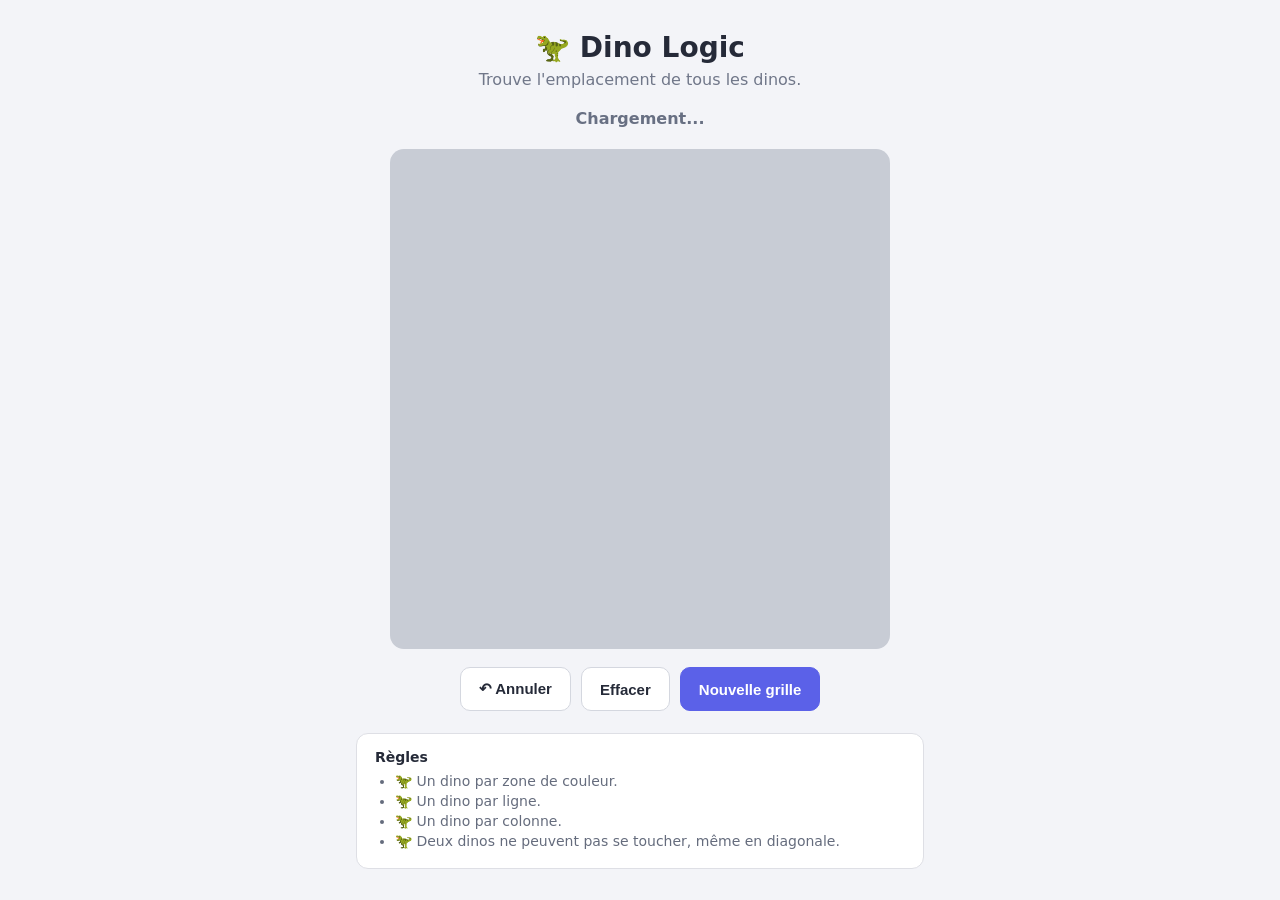
==== index.html @ cab496c7 "Premiere version de Dino Logic" ====
<!DOCTYPE html>

<html lang="fr">

<head>

    <meta charset="UTF-8">

    <meta
        name="viewport"
        content="width=device-width, initial-scale=1.0"
    >

    <title>Dino Logic</title>

    <!-- version jouable navigateur -->

    <link
    rel="manifest"
    href="manifest.json"
    >


    <!-- CSS -->

    <link
        rel="stylesheet"
        href="css/style.css"
    >

</head>


<body>


    <main class="app">

        <h1>
            🦖 Dino Logic
        </h1>


        <p class="subtitle">
            Trouve l'emplacement de tous les dinos.
        </p>


        <!-- Message d'état -->

        <div
            id="status"
            class="status"
            aria-live="polite"
        >
            Chargement...
        </div>


        <!-- Grille -->

        <div
            id="board"
            class="board"
            aria-label="Grille de jeu"
        ></div>


        <!-- Boutons -->

        <div class="buttons">

            <button
                id="undo"
                class="action"
                type="button"
            >
                ↶ Annuler
            </button>


            <button
                id="clear"
                class="action"
                type="button"
            >
                Effacer
            </button>


            <button
                id="newGame"
                class="action primary"
                type="button"
            >
                Nouvelle grille
            </button>

        </div>


        <!-- Règles -->

        <div class="rules">

            <strong>
                Règles
            </strong>


            <ul>

                <li>
                    🦖 Un dino par zone de couleur.
                </li>

                <li>
                    🦖 Un dino par ligne.
                </li>

                <li>
                    🦖 Un dino par colonne.
                </li>

                <li>
                    🦖 Deux dinos ne peuvent pas se toucher,
                    même en diagonale.
                </li>

            </ul>

        </div>

    </main>

    <script>
    if ("serviceWorker" in navigator) {
        window.addEventListener("load", () => {
            navigator.serviceWorker.register("./service-worker.js")
                .then(registration => {
                    console.log(
                        "Service Worker enregistré :",
                        registration.scope
                    );
                })
                .catch(error => {
                    console.error(
                        "Erreur Service Worker :",
                        error
                    );
                });
        });
    }
    </script>


    <!--
        IMPORTANT :

        type="module" permet à main.js d'utiliser
        import/export avec les autres fichiers.
    -->

    <script
        type="module"
        src="js/main.js"
    ></script>


</body>

</html>
---- css/style.css ----
* {
    box-sizing: border-box;
  }

  body {
    margin: 0;
    min-height: 100vh;
    display: flex;
    justify-content: center;
    align-items: center;
    background: #f3f4f8;
    font-family: system-ui, -apple-system, BlinkMacSystemFont, "Segoe UI", sans-serif;
    color: #252a38;
  }

  .app {
    width: min(94vw, 600px);
    padding: 24px 16px;
  }

  h1 {
    text-align: center;
    margin: 0 0 6px;
    font-size: 28px;
  }

  .subtitle {
    text-align: center;
    color: #707789;
    margin: 0 0 20px;
  }

  .status {
    min-height: 28px;
    text-align: center;
    margin-bottom: 12px;
    font-weight: 600;
    color: #687083;
  }

  .status.success {
    color: #198754;
  }

  .status.error {
    color: #d64545;
  }

  .board {
    width: min(90vw, 500px);
    aspect-ratio: 1;
    margin: auto;

    display: grid;
    grid-template-columns: repeat(6, 1fr);
    grid-template-rows: repeat(6, 1fr);

    gap: 3px;
    padding: 4px;

    background: #c8ccd5;
    border-radius: 14px;
  }

  .cell {
    border: none;
    padding: 0;
    margin: 0;

    display: flex;
    align-items: center;
    justify-content: center;

    cursor: pointer;

    font-size: clamp(24px, 7vw, 40px);

    transition:
      filter 0.12s,
      transform 0.08s;
  }

  .cell:hover {
    filter: brightness(0.96);
  }

  .cell:active {
    transform: scale(0.94);
  }

  .cell.invalid {
    box-shadow: inset 0 0 0 4px #df4242;
  }

  .dino {
    line-height: 1;
    user-select: none;
  }

  .mark {
    font-size: 1.8rem;
    font-weight: 700;
    color: rgba(60, 60, 60, 0.55);

    pointer-events: none;

    user-select: none;
}

  /*
   * ==========================================================
   * COULEURS DES ZONES
   * ==========================================================
   */

  .zone-0 {
    background: #f4b8c6;
  }

  .zone-1 {
    background: #b9d7f7;
  }

  .zone-2 {
    background: #bfe6c1;
  }

  .zone-3 {
    background: #f7d58b;
  }

  .zone-4 {
    background: #c9b8ed;
  }

  .zone-5 {
    background: #b8e0dc;
  }

  /*
   * ==========================================================
   * BOUTONS
   * ==========================================================
   */

  .buttons {
    display: flex;
    justify-content: center;
    gap: 10px;
    flex-wrap: wrap;
    margin-top: 18px;
  }

  button.action {
    min-height: 44px;
    padding: 10px 18px;

    border: 1px solid #d4d7df;
    border-radius: 10px;

    background: white;
    color: #252a38;

    font-size: 15px;
    font-weight: 600;

    cursor: pointer;
  }

  button.action:hover {
    background: #f7f7f9;
  }

  button.primary {
    background: #5b61e8;
    color: white;
    border-color: #5b61e8;
  }

  button.primary:hover {
    background: #4f55d4;
  }

  /*
   * ==========================================================
   * RÈGLES
   * ==========================================================
   */

  .rules {
    margin-top: 22px;

    padding: 15px 18px;

    background: white;
    border: 1px solid #dedfe5;
    border-radius: 12px;

    font-size: 14px;
    color: #656c7d;
  }

  .rules strong {
    color: #252a38;
  }

  .rules ul {
    margin: 8px 0 0;
    padding-left: 20px;
  }

  .rules li {
    margin: 4px 0;
  }

  @media (max-width: 400px) {
    .app {
      padding: 16px 8px;
    }

    .board {
      width: 94vw;
    }
  }
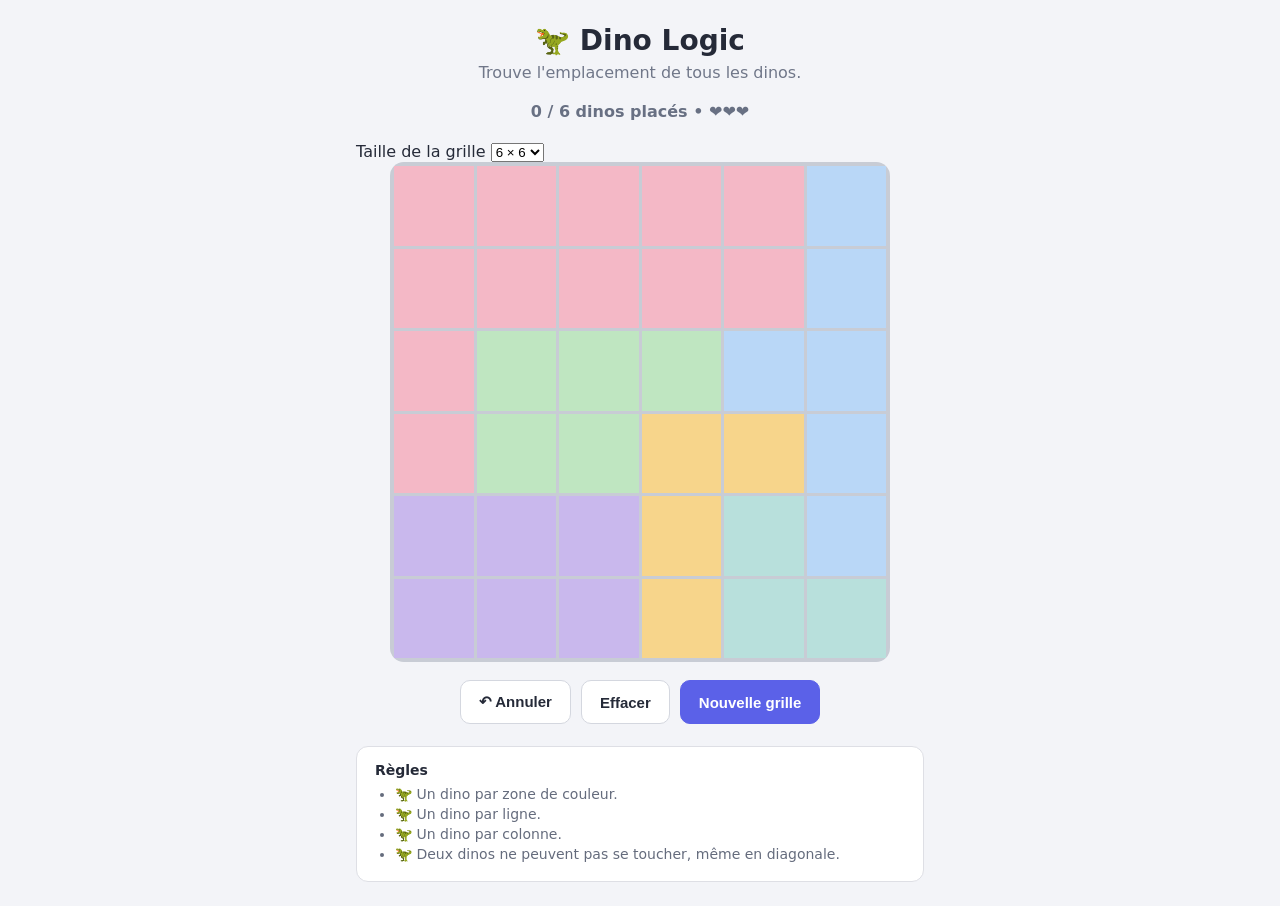
==== commit e0e72bd8: "Vies, tailles de grilles" ====
--- a/index.html
+++ b/index.html
@@ -1,174 +1,187 @@
-
 <!DOCTYPE html>
 
 <html lang="fr">
 
 <head>
 
-    <meta charset="UTF-8">
 
-    <meta
-        name="viewport"
-        content="width=device-width, initial-scale=1.0"
-    >
+<meta charset="UTF-8">
 
-    <title>Dino Logic</title>
+<meta
+    name="viewport"
+    content="width=device-width, initial-scale=1.0"
+>
 
-    <!-- version jouable navigateur -->
-
-    <link
-    rel="manifest"
-    href="manifest.json"
-    >
+<title>Dino Logic</title>
 
 
-    <!-- CSS -->
+<!-- CSS -->
 
-    <link
-        rel="stylesheet"
-        href="css/style.css"
-    >
+<link
+    rel="stylesheet"
+    href="css/style.css"
+>
+
 
 </head>
-
 
 <body>
 
 
-    <main class="app">
+<main class="app">
 
-        <h1>
-            🦖 Dino Logic
-        </h1>
+    <h1>
+        🦖 Dino Logic
+    </h1>
 
 
-        <p class="subtitle">
-            Trouve l'emplacement de tous les dinos.
-        </p>
+    <p class="subtitle">
+        Trouve l'emplacement de tous les dinos.
+    </p>
 
 
-        <!-- Message d'état -->
+    <!-- Message d'état -->
 
-        <div
-            id="status"
-            class="status"
-            aria-live="polite"
-        >
-            Chargement...
-        </div>
+    <div
+        id="status"
+        class="status"
+        aria-live="polite"
+    >
+        Chargement...
+    </div>
 
 
-        <!-- Grille -->
+    <!-- Choix de la taille -->
 
-        <div
-            id="board"
-            class="board"
-            aria-label="Grille de jeu"
-        ></div>
+    <div class="settings">
+
+        <label for="gridSize">
+            Taille de la grille
+        </label>
 
 
-        <!-- Boutons -->
+        <select
+            id="gridSize"
+        >
 
-        <div class="buttons">
+            <option value="4">
+                4 × 4
+            </option>
 
-            <button
-                id="undo"
-                class="action"
-                type="button"
+            <option value="5">
+                5 × 5
+            </option>
+
+            <option
+                value="6"
+                selected
             >
-                ↶ Annuler
-            </button>
+                6 × 6
+            </option>
+
+            <option value="7">
+                7 × 7
+            </option>
+
+            <option value="8">
+                8 × 8
+            </option>
+
+        </select>
+
+    </div>
 
 
-            <button
-                id="clear"
-                class="action"
-                type="button"
-            >
-                Effacer
-            </button>
+    <!-- Grille -->
+
+    <div
+        id="board"
+        class="board"
+        aria-label="Grille de jeu"
+    ></div>
 
 
-            <button
-                id="newGame"
-                class="action primary"
-                type="button"
-            >
-                Nouvelle grille
-            </button>
+    <!-- Boutons -->
 
-        </div>
+    <div class="buttons">
+
+        <button
+            id="undo"
+            class="action"
+            type="button"
+        >
+            ↶ Annuler
+        </button>
 
 
-        <!-- Règles -->
-
-        <div class="rules">
-
-            <strong>
-                Règles
-            </strong>
+        <button
+            id="clear"
+            class="action"
+            type="button"
+        >
+            Effacer
+        </button>
 
 
-            <ul>
+        <button
+            id="newGame"
+            class="action primary"
+            type="button"
+        >
+            Nouvelle grille
+        </button>
 
-                <li>
-                    🦖 Un dino par zone de couleur.
-                </li>
-
-                <li>
-                    🦖 Un dino par ligne.
-                </li>
-
-                <li>
-                    🦖 Un dino par colonne.
-                </li>
-
-                <li>
-                    🦖 Deux dinos ne peuvent pas se toucher,
-                    même en diagonale.
-                </li>
-
-            </ul>
-
-        </div>
-
-    </main>
-
-    <script>
-    if ("serviceWorker" in navigator) {
-        window.addEventListener("load", () => {
-            navigator.serviceWorker.register("./service-worker.js")
-                .then(registration => {
-                    console.log(
-                        "Service Worker enregistré :",
-                        registration.scope
-                    );
-                })
-                .catch(error => {
-                    console.error(
-                        "Erreur Service Worker :",
-                        error
-                    );
-                });
-        });
-    }
-    </script>
+    </div>
 
 
-    <!--
-        IMPORTANT :
+    <!-- Règles -->
 
-        type="module" permet à main.js d'utiliser
-        import/export avec les autres fichiers.
-    -->
+    <div class="rules">
 
-    <script
-        type="module"
-        src="js/main.js"
-    ></script>
+        <strong>
+            Règles
+        </strong>
+
+
+        <ul>
+
+            <li>
+                🦖 Un dino par zone de couleur.
+            </li>
+
+            <li>
+                🦖 Un dino par ligne.
+            </li>
+
+            <li>
+                🦖 Un dino par colonne.
+            </li>
+
+            <li>
+                🦖 Deux dinos ne peuvent pas se toucher,
+                même en diagonale.
+            </li>
+
+        </ul>
+
+    </div>
+
+</main>
+
+
+<!--
+    IMPORTANT :
+
+    type="module" permet à main.js d'utiliser
+    import/export avec les autres fichiers.
+-->
+
+<script
+    type="module"
+    src="js/main.js"
+></script>
 
 
 </body>
 
 </html>
-
--- a/css/style.css
+++ b/css/style.css
@@ -50,17 +50,19 @@
     width: min(90vw, 500px);
     aspect-ratio: 1;
     margin: auto;
-
+    
+    
     display: grid;
-    grid-template-columns: repeat(6, 1fr);
-    grid-template-rows: repeat(6, 1fr);
-
+    
     gap: 3px;
     padding: 4px;
-
+    
     background: #c8ccd5;
     border-radius: 14px;
-  }
+    
+    
+    }
+    
 
   .cell {
     border: none;
@@ -135,6 +137,14 @@
 
   .zone-5 {
     background: #b8e0dc;
+  }
+
+  .zone-6 {
+    background: #e8e0dc;
+  }
+
+  .zone-7 {
+    background: #a8e0dc;
   }
 
   /*
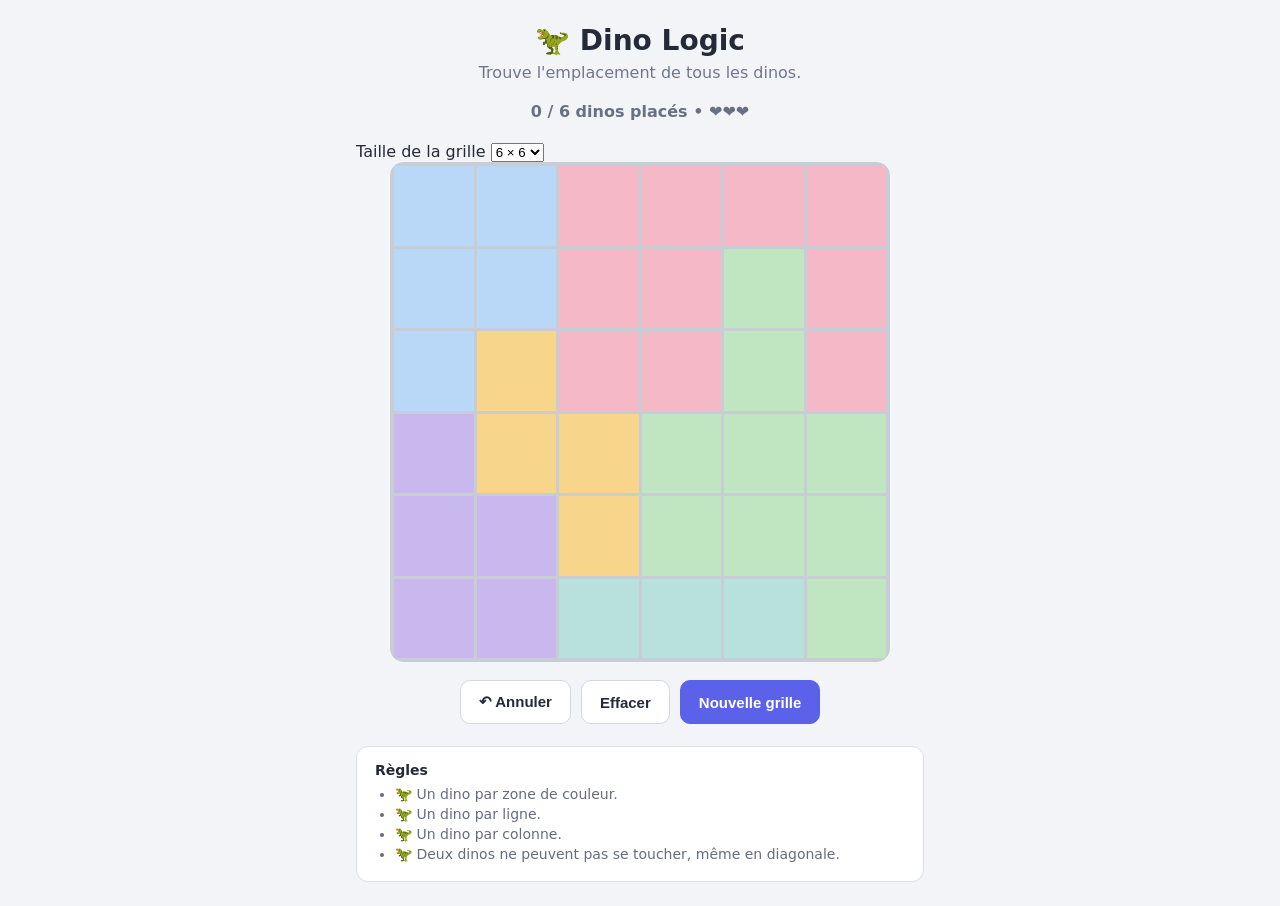
==== commit ec2394bd: "Lien manifest" ====
--- a/index.html
+++ b/index.html
@@ -14,6 +14,10 @@
 
 <title>Dino Logic</title>
 
+<link
+    rel="manifest"
+    href="manifest.json"
+>
 
 <!-- CSS -->
 
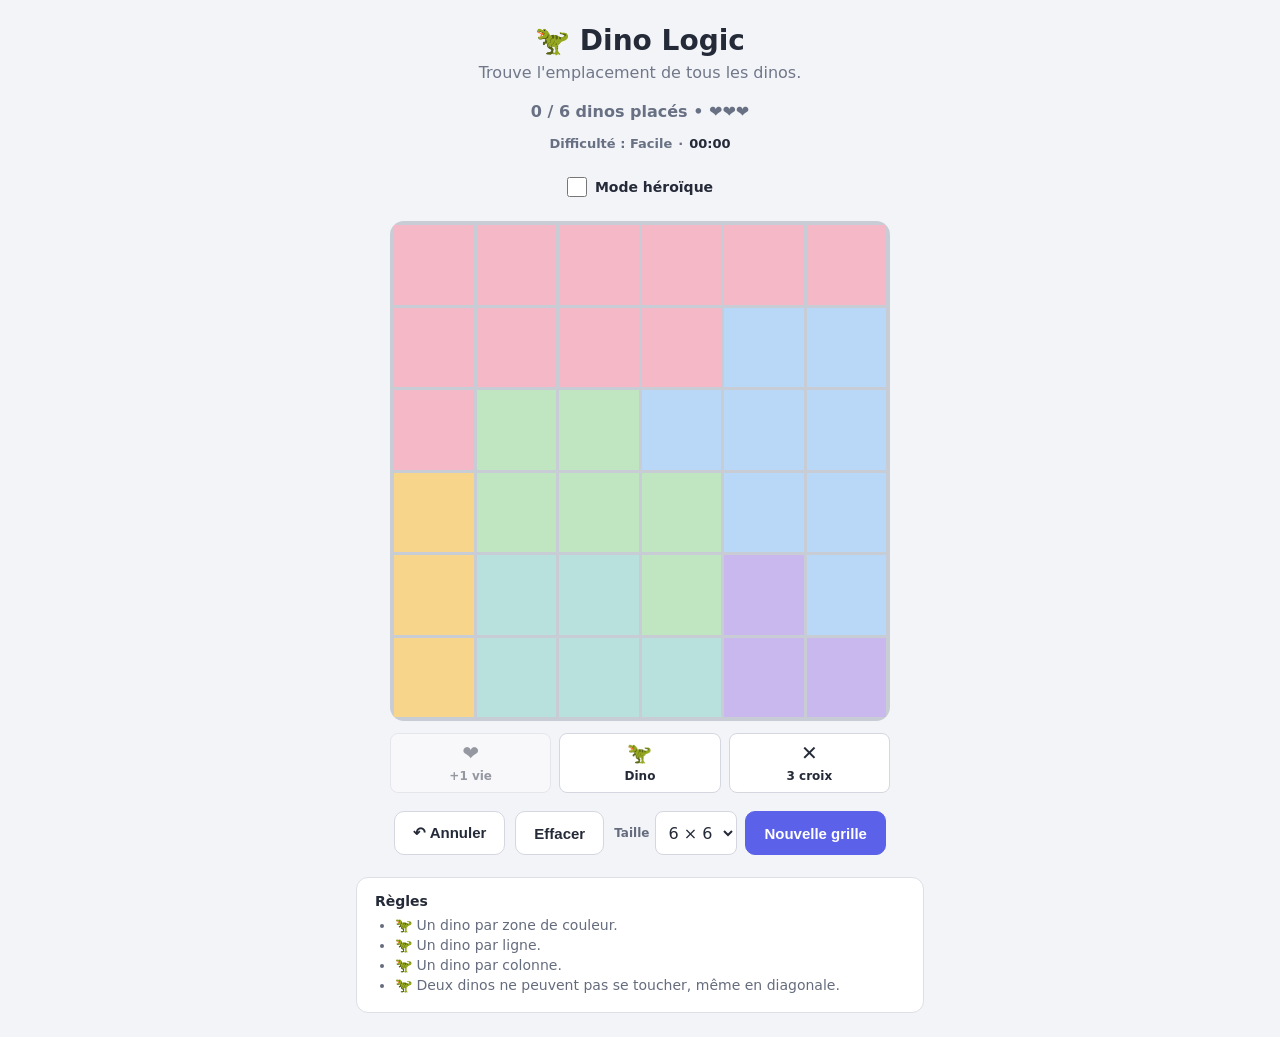
==== commit 05b60c99: "Ajout des bonus, difficultés, timer et mode héroique" ====
--- a/index.html
+++ b/index.html
@@ -54,45 +54,28 @@
         Chargement...
     </div>
 
-
-    <!-- Choix de la taille -->
-
-    <div class="settings">
-
-        <label for="gridSize">
-            Taille de la grille
+    <div class="puzzle-meta">
+        <span id="difficulty" class="difficulty"></span>
+        <span class="meta-divider" aria-hidden="true">·</span>
+        <span
+            id="timer"
+            class="timer"
+            role="timer"
+            aria-label="Temps écoulé"
+        >00:00</span>
+    </div>
+
+    <div class="heroic-tools">
+        <label class="heroic-toggle" for="heroicMode">
+            <input id="heroicMode" type="checkbox">
+            <span>Mode héroïque</span>
         </label>
-
-
-        <select
-            id="gridSize"
-        >
-
-            <option value="4">
-                4 × 4
-            </option>
-
-            <option value="5">
-                5 × 5
-            </option>
-
-            <option
-                value="6"
-                selected
-            >
-                6 × 6
-            </option>
-
-            <option value="7">
-                7 × 7
-            </option>
-
-            <option value="8">
-                8 × 8
-            </option>
-
-        </select>
-
+        <output
+            id="heroicStreak"
+            class="heroic-streak"
+            aria-live="polite"
+            hidden
+        >Série : 0</output>
     </div>
 
 
@@ -105,6 +88,46 @@
     ></div>
 
 
+    <!-- Bonus -->
+
+    <div class="bonus-actions" aria-label="Bonus">
+
+        <button
+            id="bonusLife"
+            class="bonus"
+            type="button"
+            aria-label="Ajouter une vie"
+            title="Ajouter une vie"
+        >
+            <span class="bonus-icon" aria-hidden="true">❤️</span>
+            <span>+1 vie</span>
+        </button>
+
+        <button
+            id="bonusDino"
+            class="bonus"
+            type="button"
+            aria-label="Placer un dino"
+            title="Placer un dino"
+        >
+            <span class="bonus-icon" aria-hidden="true">🦖</span>
+            <span>Dino</span>
+        </button>
+
+        <button
+            id="bonusMarks"
+            class="bonus"
+            type="button"
+            aria-label="Marquer jusqu'à trois cases"
+            title="Marquer jusqu'à trois cases"
+        >
+            <span class="bonus-icon" aria-hidden="true">✕</span>
+            <span>3 croix</span>
+        </button>
+
+    </div>
+
+
     <!-- Boutons -->
 
     <div class="buttons">
@@ -127,13 +150,33 @@
         </button>
 
 
-        <button
-            id="newGame"
-            class="action primary"
-            type="button"
-        >
-            Nouvelle grille
-        </button>
+        <div class="new-game-controls">
+
+            <div class="settings">
+
+                <label for="gridSize">
+                    Taille
+                </label>
+
+                <select id="gridSize">
+                    <option value="4">4 × 4</option>
+                    <option value="5">5 × 5</option>
+                    <option value="6" selected>6 × 6</option>
+                    <option value="7">7 × 7</option>
+                    <option value="8">8 × 8</option>
+                </select>
+
+            </div>
+
+            <button
+                id="newGame"
+                class="action primary"
+                type="button"
+            >
+                Nouvelle grille
+            </button>
+
+        </div>
 
     </div>
 
--- a/css/style.css
+++ b/css/style.css
@@ -33,9 +33,72 @@
   .status {
     min-height: 28px;
     text-align: center;
+    margin-bottom: 3px;
+    font-weight: 600;
+    color: #687083;
+  }
+
+  .puzzle-meta {
+    display: flex;
+    align-items: center;
+    justify-content: center;
+    gap: 6px;
+    min-height: 20px;
     margin-bottom: 12px;
-    font-weight: 600;
     color: #687083;
+    font-size: 13px;
+    font-weight: 600;
+  }
+
+  .timer {
+    color: #252a38;
+    font-variant-numeric: tabular-nums;
+  }
+
+  .timer.urgent {
+    color: #d64545;
+    font-weight: 800;
+  }
+
+  .heroic-tools {
+    display: flex;
+    align-items: center;
+    justify-content: center;
+    gap: 12px;
+    min-height: 44px;
+    margin-bottom: 12px;
+  }
+
+  .heroic-toggle {
+    display: inline-flex;
+    align-items: center;
+    gap: 8px;
+    min-height: 44px;
+    font-size: 14px;
+    font-weight: 600;
+    cursor: pointer;
+  }
+
+  .heroic-toggle input {
+    width: 20px;
+    height: 20px;
+    margin: 0;
+    accent-color: #c5424a;
+  }
+
+  .heroic-toggle input:disabled {
+    cursor: not-allowed;
+  }
+
+  .heroic-streak {
+    padding: 6px 10px;
+    border: 1px solid #d4d7df;
+    border-radius: 8px;
+    background: white;
+    color: #252a38;
+    font-size: 13px;
+    font-weight: 700;
+    font-variant-numeric: tabular-nums;
   }
 
   .status.success {
@@ -53,6 +116,8 @@
     
     
     display: grid;
+    touch-action: none;
+    user-select: none;
     
     gap: 3px;
     padding: 4px;
@@ -161,6 +226,83 @@
     margin-top: 18px;
   }
 
+  .new-game-controls,
+  .settings {
+    display: flex;
+    align-items: center;
+  }
+
+  .new-game-controls {
+    gap: 8px;
+  }
+
+  .settings {
+    gap: 6px;
+  }
+
+  .settings label {
+    color: #656c7d;
+    font-size: 12px;
+    font-weight: 600;
+  }
+
+  .settings select {
+    min-height: 44px;
+    padding: 8px;
+    border: 1px solid #d4d7df;
+    border-radius: 8px;
+    background: white;
+    color: #252a38;
+    font: inherit;
+  }
+
+  .bonus-actions {
+    display: grid;
+    grid-template-columns: repeat(3, minmax(0, 1fr));
+    gap: 8px;
+    margin: 12px auto 0;
+    width: min(90vw, 500px);
+  }
+
+  button.bonus {
+    min-width: 0;
+    min-height: 60px;
+    padding: 6px 4px;
+    display: flex;
+    flex-direction: column;
+    align-items: center;
+    justify-content: center;
+    gap: 2px;
+    border: 1px solid #d4d7df;
+    border-radius: 8px;
+    background: white;
+    color: #252a38;
+    font: inherit;
+    font-size: 12px;
+    font-weight: 600;
+    cursor: pointer;
+  }
+
+  button.bonus:hover:not(:disabled) {
+    background: #f7f7f9;
+  }
+
+  button.bonus:focus-visible {
+    outline: 3px solid #5b61e8;
+    outline-offset: 2px;
+  }
+
+  button.bonus:disabled {
+    opacity: 0.45;
+    cursor: not-allowed;
+  }
+
+  .bonus-icon {
+    min-height: 24px;
+    font-size: 20px;
+    line-height: 1;
+  }
+
   button.action {
     min-height: 44px;
     padding: 10px 18px;
@@ -223,6 +365,70 @@
     margin: 4px 0;
   }
 
+  body.heroic-mode {
+    background: #171a1f;
+    color: #e7e9ed;
+  }
+
+  body.heroic-mode .subtitle,
+  body.heroic-mode .status,
+  body.heroic-mode .puzzle-meta {
+    color: #b1b8c2;
+  }
+
+  body.heroic-mode .status.success {
+    color: #8ed8a2;
+  }
+
+  body.heroic-mode .status.error {
+    color: #ff858a;
+  }
+
+  body.heroic-mode .timer {
+    color: #ff777e;
+  }
+
+  body.heroic-mode .timer.urgent {
+    color: #ff3f4c;
+  }
+
+  body.heroic-mode .heroic-streak,
+  body.heroic-mode button.action,
+  body.heroic-mode button.bonus,
+  body.heroic-mode .settings select {
+    border-color: #454c56;
+    background: #272c34;
+    color: #e7e9ed;
+  }
+
+  body.heroic-mode button.primary {
+    border-color: #c5424a;
+    background: #c5424a;
+    color: white;
+  }
+
+  body.heroic-mode button.primary:hover {
+    background: #aa343c;
+  }
+
+  body.heroic-mode .settings label {
+    color: #b1b8c2;
+  }
+
+  body.heroic-mode .board {
+    background: #303640;
+  }
+
+  body.heroic-mode .rules {
+    border-color: #454c56;
+    background: #22272e;
+    color: #b1b8c2;
+  }
+
+  body.heroic-mode .rules strong {
+    color: #e7e9ed;
+  }
+
   @media (max-width: 400px) {
     .app {
       padding: 16px 8px;
@@ -231,4 +437,8 @@
     .board {
       width: 94vw;
     }
+
+    .bonus-actions {
+      width: 94vw;
+    }
   }
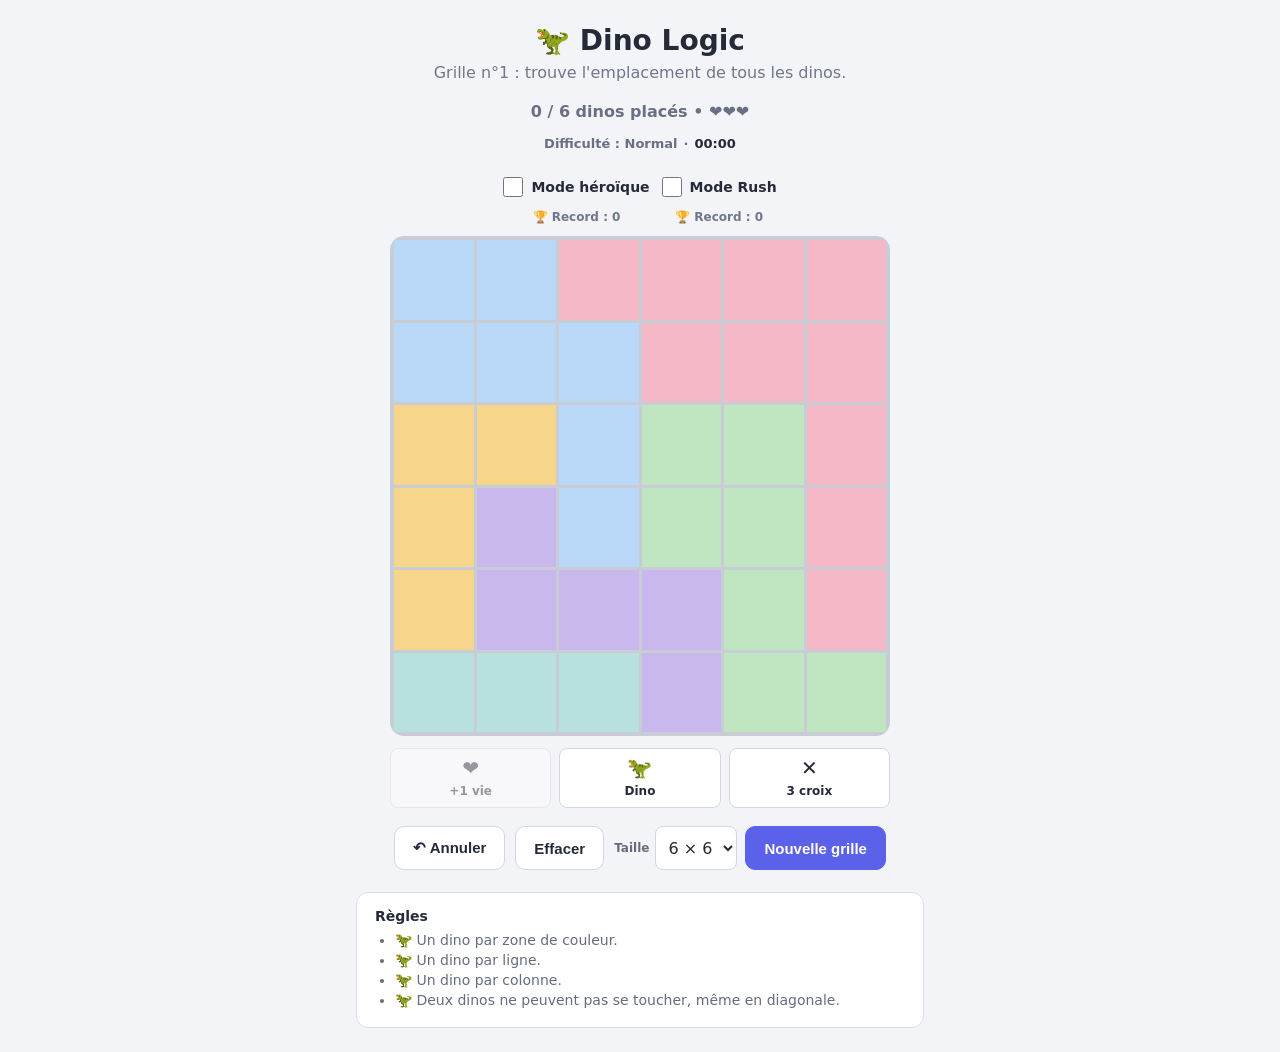
==== commit 01e47ba4: "Mode rush, historique et records" ====
--- a/index.html
+++ b/index.html
@@ -39,7 +39,7 @@
     </h1>
 
 
-    <p class="subtitle">
+    <p id="subtitle" class="subtitle">
         Trouve l'emplacement de tous les dinos.
     </p>
 
@@ -66,16 +66,32 @@
     </div>
 
     <div class="heroic-tools">
-        <label class="heroic-toggle" for="heroicMode">
-            <input id="heroicMode" type="checkbox">
-            <span>Mode héroïque</span>
-        </label>
+        <div class="mode-option">
+            <label class="heroic-toggle" for="heroicMode">
+                <input id="heroicMode" type="checkbox">
+                <span>Mode héroïque</span>
+            </label>
+            <output id="heroicRecord" class="mode-record">🏆 Record : 0</output>
+        </div>
         <output
             id="heroicStreak"
             class="heroic-streak"
             aria-live="polite"
             hidden
         >Série : 0</output>
+        <div class="mode-option">
+            <label class="heroic-toggle" for="rushMode">
+                <input id="rushMode" type="checkbox">
+                <span>Mode Rush</span>
+            </label>
+            <output id="rushRecord" class="mode-record">🏆 Record : 0</output>
+        </div>
+        <output
+            id="rushCompleted"
+            class="heroic-streak rush-score"
+            aria-live="polite"
+            hidden
+        >Complétées : 0</output>
     </div>
 
 
--- a/css/style.css
+++ b/css/style.css
@@ -64,6 +64,7 @@
     display: flex;
     align-items: center;
     justify-content: center;
+    flex-wrap: wrap;
     gap: 12px;
     min-height: 44px;
     margin-bottom: 12px;
@@ -90,6 +91,24 @@
     cursor: not-allowed;
   }
 
+  .mode-option {
+    display: flex;
+    flex-direction: column;
+    align-items: center;
+    gap: 1px;
+  }
+
+  .mode-record {
+    color: #707789;
+    font-size: 12px;
+    font-weight: 600;
+    font-variant-numeric: tabular-nums;
+  }
+
+  .heroic-toggle input#rushMode {
+    accent-color: #16815f;
+  }
+
   .heroic-streak {
     padding: 6px 10px;
     border: 1px solid #d4d7df;
@@ -101,6 +120,14 @@
     font-variant-numeric: tabular-nums;
   }
 
+  body.rush-mode .timer {
+    color: #16815f;
+  }
+
+  body.rush-mode .timer.urgent {
+    color: #d64545;
+  }
+
   .status.success {
     color: #198754;
   }
@@ -157,6 +184,15 @@
 
   .cell.invalid {
     box-shadow: inset 0 0 0 4px #df4242;
+  }
+
+  .cell.incorrect-cell {
+    background-color: rgba(220, 40, 50, 0.22);
+    box-shadow: inset 0 0 0 4px #df4242;
+  }
+
+  .dino.incorrect {
+    filter: drop-shadow(0 0 4px rgba(190, 20, 30, 0.9));
   }
 
   .dino {
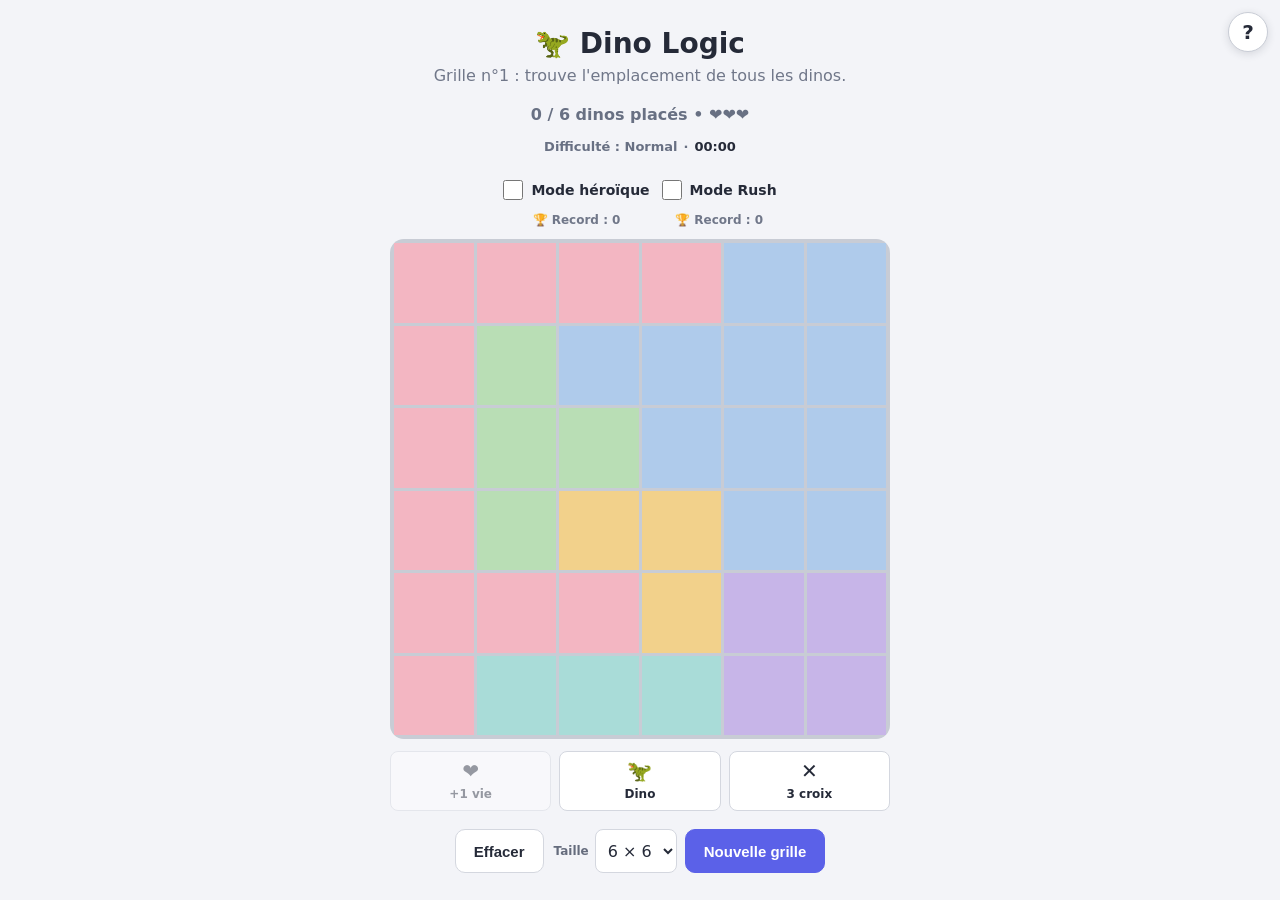
==== commit 1fb1b7e5: "Mise à jour d'interface" ====
--- a/index.html
+++ b/index.html
@@ -30,6 +30,29 @@
 </head>
 
 <body>
+
+
+<div class="rules-help">
+
+    <button
+        class="rules-trigger"
+        type="button"
+        aria-label="Afficher les règles du jeu"
+        aria-describedby="rulesPopup"
+        title="Règles du jeu"
+    >?</button>
+
+    <div id="rulesPopup" class="rules-popup" role="tooltip">
+        <strong>Règles du jeu</strong>
+        <ul>
+            <li>🦖 Un dino par zone de couleur.</li>
+            <li>🦖 Un dino par ligne.</li>
+            <li>🦖 Un dino par colonne.</li>
+            <li>🦖 Deux dinos ne peuvent pas se toucher, même en diagonale.</li>
+        </ul>
+    </div>
+
+</div>
 
 
 <main class="app">
@@ -71,7 +94,7 @@
                 <input id="heroicMode" type="checkbox">
                 <span>Mode héroïque</span>
             </label>
-            <output id="heroicRecord" class="mode-record">🏆 Record : 0</output>
+            <output id="heroicRecord" class="mode-record">🏆 0</output>
         </div>
         <output
             id="heroicStreak"
@@ -84,7 +107,7 @@
                 <input id="rushMode" type="checkbox">
                 <span>Mode Rush</span>
             </label>
-            <output id="rushRecord" class="mode-record">🏆 Record : 0</output>
+            <output id="rushRecord" class="mode-record">🏆 0</output>
         </div>
         <output
             id="rushCompleted"
@@ -149,15 +172,6 @@
     <div class="buttons">
 
         <button
-            id="undo"
-            class="action"
-            type="button"
-        >
-            ↶ Annuler
-        </button>
-
-
-        <button
             id="clear"
             class="action"
             type="button"
@@ -197,38 +211,6 @@
     </div>
 
 
-    <!-- Règles -->
-
-    <div class="rules">
-
-        <strong>
-            Règles
-        </strong>
-
-
-        <ul>
-
-            <li>
-                🦖 Un dino par zone de couleur.
-            </li>
-
-            <li>
-                🦖 Un dino par ligne.
-            </li>
-
-            <li>
-                🦖 Un dino par colonne.
-            </li>
-
-            <li>
-                🦖 Deux dinos ne peuvent pas se toucher,
-                même en diagonale.
-            </li>
-
-        </ul>
-
-    </div>
-
 </main>
 
 
--- a/css/style.css
+++ b/css/style.css
@@ -136,6 +136,49 @@
     color: #d64545;
   }
 
+  .fireworks {
+    position: fixed;
+    z-index: 10;
+    inset: 0;
+    overflow: hidden;
+    pointer-events: none;
+  }
+
+  .firework {
+    position: absolute;
+    width: 1px;
+    height: 1px;
+  }
+
+  .firework i {
+    position: absolute;
+    top: 50%;
+    left: 50%;
+    width: 8px;
+    height: 8px;
+    border-radius: 50%;
+    background: #f2bd36;
+    animation: firework-particle 1.15s ease-out var(--delay, 0ms) both;
+  }
+
+  .firework i:nth-child(6n + 1) { background: #f2bd36; }
+  .firework i:nth-child(6n + 2) { background: #ef5a67; }
+  .firework i:nth-child(6n + 3) { background: #36a889; }
+  .firework i:nth-child(6n + 4) { background: #4e8fe5; }
+  .firework i:nth-child(6n + 5) { background: #bd65d6; }
+  .firework i:nth-child(6n) { background: #f47b36; }
+
+  @keyframes firework-particle {
+    from {
+      opacity: 1;
+      transform: translate(-50%, -50%) rotate(var(--angle)) translateY(0) scale(0.4);
+    }
+    to {
+      opacity: 0;
+      transform: translate(-50%, -50%) rotate(var(--angle)) translateY(var(--distance)) scale(1);
+    }
+  }
+
   .board {
     width: min(90vw, 500px);
     aspect-ratio: 1;
@@ -216,37 +259,37 @@
    * ==========================================================
    */
 
-  .zone-0 {
-    background: #f4b8c6;
-  }
-
-  .zone-1 {
-    background: #b9d7f7;
-  }
-
-  .zone-2 {
-    background: #bfe6c1;
-  }
-
-  .zone-3 {
-    background: #f7d58b;
-  }
-
-  .zone-4 {
-    background: #c9b8ed;
-  }
-
-  .zone-5 {
-    background: #b8e0dc;
-  }
-
-  .zone-6 {
-    background: #e8e0dc;
-  }
-
-  .zone-7 {
-    background: #a8e0dc;
-  }
+.zone-0 {
+  background: #F3B6C2; /* rose */
+}
+
+.zone-1 {
+  background: #AFCBEB; /* bleu */
+}
+
+.zone-2 {
+  background: #B9DEB5; /* vert */
+}
+
+.zone-3 {
+  background: #F2D18B; /* jaune */
+}
+
+.zone-4 {
+  background: #C7B5E8; /* violet */
+}
+
+.zone-5 {
+  background: #A9DCD8; /* turquoise */
+}
+
+.zone-6 {
+  background: #E5B99F; /* pêche / orange */
+}
+
+.zone-7 {
+  background: #C7D69B; /* vert olive / anis */
+}
 
   /*
    * ==========================================================
@@ -375,29 +418,77 @@
    * ==========================================================
    */
 
-  .rules {
-    margin-top: 22px;
-
-    padding: 15px 18px;
-
+  .rules-help {
+    position: fixed;
+    z-index: 20;
+    top: max(12px, env(safe-area-inset-top));
+    right: max(12px, env(safe-area-inset-right));
+  }
+
+  .rules-trigger {
+    width: 40px;
+    height: 40px;
+    display: grid;
+    place-items: center;
+    border: 1px solid #c8ccd5;
+    border-radius: 50%;
     background: white;
+    color: #252a38;
+    font: inherit;
+    font-size: 20px;
+    font-weight: 800;
+    cursor: pointer;
+    box-shadow: 0 2px 8px rgba(37, 42, 56, 0.14);
+  }
+
+  .rules-trigger:hover {
+    background: #f7f7f9;
+  }
+
+  .rules-trigger:focus-visible {
+    outline: 3px solid #5b61e8;
+    outline-offset: 2px;
+  }
+
+  .rules-popup {
+    position: absolute;
+    top: 100%;
+    right: 0;
+    width: min(320px, calc(100vw - 24px));
+    padding: 14px 16px;
     border: 1px solid #dedfe5;
-    border-radius: 12px;
-
+    border-radius: 8px;
+    background: white;
+    color: #656c7d;
     font-size: 14px;
-    color: #656c7d;
-  }
-
-  .rules strong {
-    color: #252a38;
-  }
-
-  .rules ul {
+    line-height: 1.45;
+    box-shadow: 0 8px 24px rgba(37, 42, 56, 0.18);
+    opacity: 0;
+    visibility: hidden;
+    transform: translateY(6px);
+    transition:
+      opacity 0.16s ease,
+      transform 0.16s ease,
+      visibility 0.16s;
+  }
+
+  .rules-help:hover .rules-popup,
+  .rules-help:focus-within .rules-popup {
+    opacity: 1;
+    visibility: visible;
+    transform: translateY(0);
+  }
+
+  .rules-popup strong {
+    color: #252a38;
+  }
+
+  .rules-popup ul {
     margin: 8px 0 0;
     padding-left: 20px;
   }
 
-  .rules li {
+  .rules-popup li {
     margin: 4px 0;
   }
 
@@ -455,14 +546,21 @@
     background: #303640;
   }
 
-  body.heroic-mode .rules {
+  body.heroic-mode .rules-trigger,
+  body.heroic-mode .rules-popup {
     border-color: #454c56;
-    background: #22272e;
+    background: #272c34;
     color: #b1b8c2;
   }
 
-  body.heroic-mode .rules strong {
+  body.heroic-mode .rules-popup strong {
     color: #e7e9ed;
+  }
+
+  @media (prefers-reduced-motion: reduce) {
+    .rules-popup {
+      transition: none;
+    }
   }
 
   @media (max-width: 400px) {
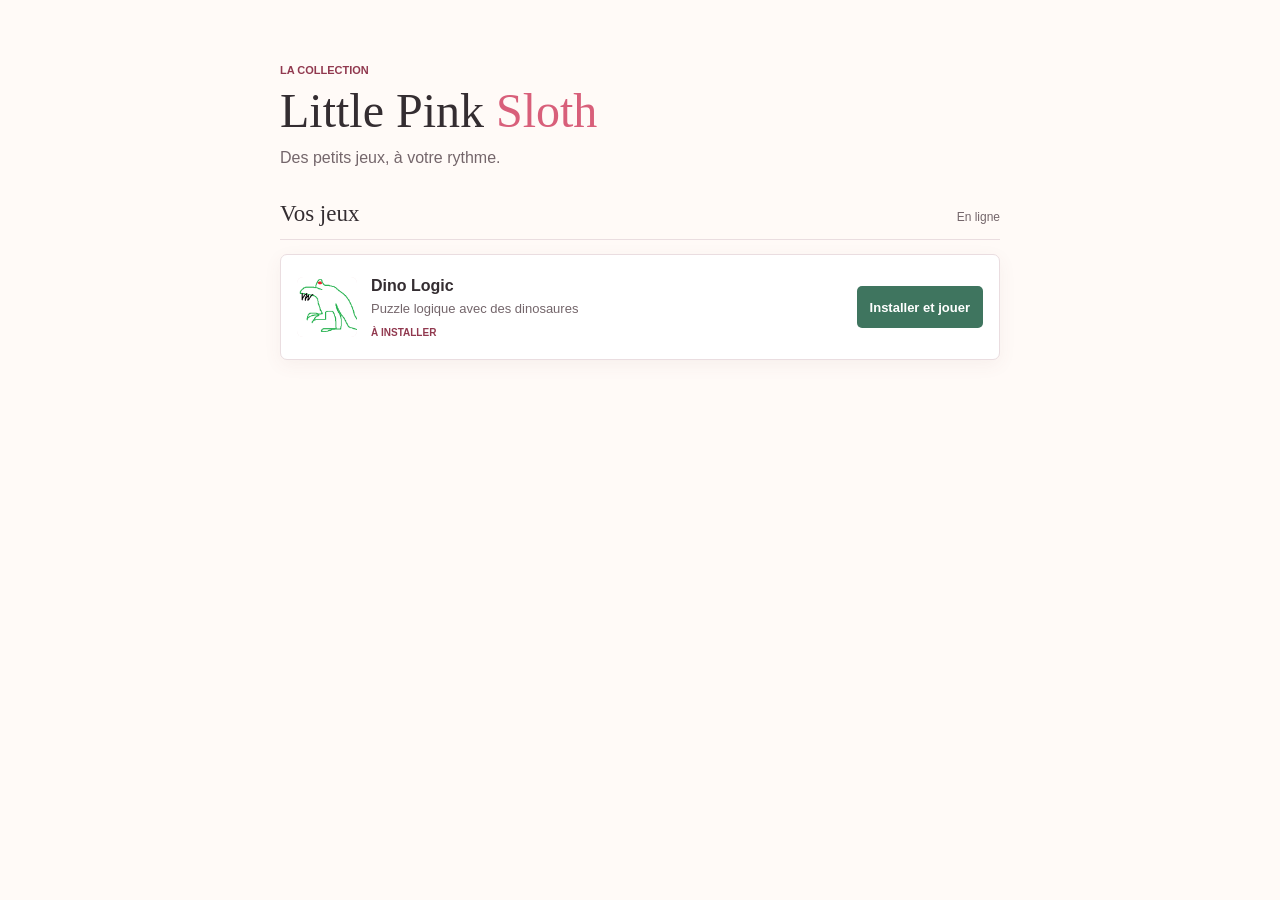
==== commit a1bb1889: "Launcher" ====
--- a/index.html
+++ b/index.html
@@ -1,232 +1,31 @@
-<!DOCTYPE html>
-
+<!doctype html>
 <html lang="fr">
-
 <head>
-
-
-<meta charset="UTF-8">
-
-<meta
-    name="viewport"
-    content="width=device-width, initial-scale=1.0"
->
-
-<title>Dino Logic</title>
-
-<link
-    rel="manifest"
-    href="manifest.json"
->
-
-<!-- CSS -->
-
-<link
-    rel="stylesheet"
-    href="css/style.css"
->
-
-
+    <meta charset="utf-8">
+    <meta name="viewport" content="width=device-width, initial-scale=1, viewport-fit=cover">
+    <meta name="theme-color" content="#f5d9df">
+    <meta name="description" content="Little Pink Sloth, votre collection de mini-jeux.">
+    <title>Little Pink Sloth</title>
+    <link rel="manifest" href="manifest.json">
+    <link rel="icon" href="assets/icons/icon-192.png" type="image/png">
+    <link rel="stylesheet" href="launcher/launcher.css">
 </head>
-
 <body>
-
-
-<div class="rules-help">
-
-    <button
-        class="rules-trigger"
-        type="button"
-        aria-label="Afficher les règles du jeu"
-        aria-describedby="rulesPopup"
-        title="Règles du jeu"
-    >?</button>
-
-    <div id="rulesPopup" class="rules-popup" role="tooltip">
-        <strong>Règles du jeu</strong>
-        <ul>
-            <li>🦖 Un dino par zone de couleur.</li>
-            <li>🦖 Un dino par ligne.</li>
-            <li>🦖 Un dino par colonne.</li>
-            <li>🦖 Deux dinos ne peuvent pas se toucher, même en diagonale.</li>
-        </ul>
-    </div>
-
-</div>
-
-
-<main class="app">
-
-    <h1>
-        🦖 Dino Logic
-    </h1>
-
-
-    <p id="subtitle" class="subtitle">
-        Trouve l'emplacement de tous les dinos.
-    </p>
-
-
-    <!-- Message d'état -->
-
-    <div
-        id="status"
-        class="status"
-        aria-live="polite"
-    >
-        Chargement...
-    </div>
-
-    <div class="puzzle-meta">
-        <span id="difficulty" class="difficulty"></span>
-        <span class="meta-divider" aria-hidden="true">·</span>
-        <span
-            id="timer"
-            class="timer"
-            role="timer"
-            aria-label="Temps écoulé"
-        >00:00</span>
-    </div>
-
-    <div class="heroic-tools">
-        <div class="mode-option">
-            <label class="heroic-toggle" for="heroicMode">
-                <input id="heroicMode" type="checkbox">
-                <span>Mode héroïque</span>
-            </label>
-            <output id="heroicRecord" class="mode-record">🏆 0</output>
-        </div>
-        <output
-            id="heroicStreak"
-            class="heroic-streak"
-            aria-live="polite"
-            hidden
-        >Série : 0</output>
-        <div class="mode-option">
-            <label class="heroic-toggle" for="rushMode">
-                <input id="rushMode" type="checkbox">
-                <span>Mode Rush</span>
-            </label>
-            <output id="rushRecord" class="mode-record">🏆 0</output>
-        </div>
-        <output
-            id="rushCompleted"
-            class="heroic-streak rush-score"
-            aria-live="polite"
-            hidden
-        >Complétées : 0</output>
-    </div>
-
-
-    <!-- Grille -->
-
-    <div
-        id="board"
-        class="board"
-        aria-label="Grille de jeu"
-    ></div>
-
-
-    <!-- Bonus -->
-
-    <div class="bonus-actions" aria-label="Bonus">
-
-        <button
-            id="bonusLife"
-            class="bonus"
-            type="button"
-            aria-label="Ajouter une vie"
-            title="Ajouter une vie"
-        >
-            <span class="bonus-icon" aria-hidden="true">❤️</span>
-            <span>+1 vie</span>
-        </button>
-
-        <button
-            id="bonusDino"
-            class="bonus"
-            type="button"
-            aria-label="Placer un dino"
-            title="Placer un dino"
-        >
-            <span class="bonus-icon" aria-hidden="true">🦖</span>
-            <span>Dino</span>
-        </button>
-
-        <button
-            id="bonusMarks"
-            class="bonus"
-            type="button"
-            aria-label="Marquer jusqu'à trois cases"
-            title="Marquer jusqu'à trois cases"
-        >
-            <span class="bonus-icon" aria-hidden="true">✕</span>
-            <span>3 croix</span>
-        </button>
-
-    </div>
-
-
-    <!-- Boutons -->
-
-    <div class="buttons">
-
-        <button
-            id="clear"
-            class="action"
-            type="button"
-        >
-            Effacer
-        </button>
-
-
-        <div class="new-game-controls">
-
-            <div class="settings">
-
-                <label for="gridSize">
-                    Taille
-                </label>
-
-                <select id="gridSize">
-                    <option value="4">4 × 4</option>
-                    <option value="5">5 × 5</option>
-                    <option value="6" selected>6 × 6</option>
-                    <option value="7">7 × 7</option>
-                    <option value="8">8 × 8</option>
-                </select>
-
+    <main class="launcher">
+        <header class="masthead">
+            <p class="eyebrow">LA COLLECTION</p>
+            <h1>Little Pink <span>Sloth</span></h1>
+            <p class="lede">Des petits jeux, à votre rythme.</p>
+        </header>
+        <section aria-labelledby="games-heading">
+            <div class="section-heading">
+                <h2 id="games-heading">Vos jeux</h2>
+                <p id="connection-state" aria-live="polite">Chargement…</p>
             </div>
-
-            <button
-                id="newGame"
-                class="action primary"
-                type="button"
-            >
-                Nouvelle grille
-            </button>
-
-        </div>
-
-    </div>
-
-
-</main>
-
-
-<!--
-    IMPORTANT :
-
-    type="module" permet à main.js d'utiliser
-    import/export avec les autres fichiers.
--->
-
-<script
-    type="module"
-    src="js/main.js"
-></script>
-
-
+            <div id="games-list" class="games-list" aria-live="polite"></div>
+        </section>
+        <p id="launcher-message" class="launcher-message" role="status"></p>
+    </main>
+    <script type="module" src="launcher/launcher.js"></script>
 </body>
-
-</html>
+</html>
--- a/launcher/launcher.css
+++ b/launcher/launcher.css
@@ -0,0 +1,66 @@
+:root {
+    color-scheme: light;
+    font-family: "Trebuchet MS", "Segoe UI", sans-serif;
+    color: #342d31;
+    background: #fffaf7;
+    font-synthesis: none;
+    text-rendering: optimizeLegibility;
+    --pink: #d85f7a;
+    --pink-dark: #91394f;
+    --ink-soft: #74666b;
+    --line: #eadde0;
+}
+
+* { box-sizing: border-box; }
+
+body {
+    min-width: 300px;
+    min-height: 100vh;
+    margin: 0;
+    background-image: radial-gradient(#e7cdd2 0.65px, transparent 0.65px);
+    background-size: 16px 16px;
+}
+
+.launcher {
+    width: min(100% - 36px, 720px);
+    margin: 0 auto;
+    padding: max(48px, env(safe-area-inset-top)) 0 max(36px, env(safe-area-inset-bottom));
+}
+
+.masthead { padding: 16px 0 34px; }
+.eyebrow { margin: 0 0 10px; color: var(--pink-dark); font-size: 11px; font-weight: 800; letter-spacing: 0; }
+h1 { max-width: 500px; margin: 0; font-family: Georgia, "Times New Roman", serif; font-size: 48px; font-weight: 500; line-height: 1.03; }
+h1 span { color: var(--pink); }
+.lede { margin: 14px 0 0; color: var(--ink-soft); font-size: 16px; }
+
+.section-heading { display: flex; align-items: baseline; justify-content: space-between; gap: 12px; border-bottom: 1px solid var(--line); }
+.section-heading h2 { margin: 0 0 12px; font-family: Georgia, "Times New Roman", serif; font-size: 23px; font-weight: 500; }
+.section-heading p { margin: 0; color: var(--ink-soft); font-size: 12px; }
+.games-list { display: grid; grid-template-columns: repeat(auto-fit, minmax(min(100%, 260px), 1fr)); gap: 12px; padding-top: 14px; }
+
+.game-card { display: grid; grid-template-columns: 60px minmax(0, 1fr) auto; align-items: center; gap: 14px; min-height: 106px; padding: 16px; border: 1px solid var(--line); border-radius: 7px; background: #fff; box-shadow: 0 5px 18px #7e4a5410; }
+.game-icon { display: grid; width: 60px; aspect-ratio: 1; place-items: center; overflow: hidden; border-radius: 6px; background: #f8e6e9; color: var(--pink-dark); font-size: 30px; }
+.game-icon img { width: 100%; height: 100%; object-fit: cover; }
+.game-copy { min-width: 0; }
+.game-copy h3 { margin: 0 0 5px; font-size: 16px; }
+.game-copy p { margin: 0; color: var(--ink-soft); font-size: 13px; line-height: 1.4; }
+.game-state { display: block; margin-top: 8px; color: var(--pink-dark); font-size: 10px; font-weight: 800; letter-spacing: 0; text-transform: uppercase; }
+.game-action { min-height: 42px; padding: 0 13px; border: 0; border-radius: 5px; background: #3f755f; color: white; font: inherit; font-size: 13px; font-weight: 700; cursor: pointer; }
+.game-action[disabled] { opacity: .65; cursor: wait; }
+.update-action { display: block; margin: 7px auto 0; padding: 4px; border: 0; background: transparent; color: var(--pink-dark); font: inherit; font-size: 11px; text-decoration: underline; cursor: pointer; }
+.launcher-message { min-height: 22px; margin: 16px 0 0; color: var(--pink-dark); font-size: 13px; }
+.launcher-message:empty { display: none; }
+
+@media (max-width: 420px) {
+    .launcher { width: min(100% - 28px, 720px); padding-top: max(32px, env(safe-area-inset-top)); }
+    h1 { font-size: 40px; }
+    .game-card { grid-template-columns: 52px minmax(0, 1fr); gap: 12px; }
+    .game-icon { width: 52px; }
+    .game-action-wrap { grid-column: 1 / -1; }
+    .game-action { width: 100%; }
+}
+
+@media (prefers-reduced-motion: no-preference) {
+    .game-card { animation: reveal 260ms ease-out both; }
+    @keyframes reveal { from { opacity: 0; transform: translateY(7px); } to { opacity: 1; transform: translateY(0); } }
+}
